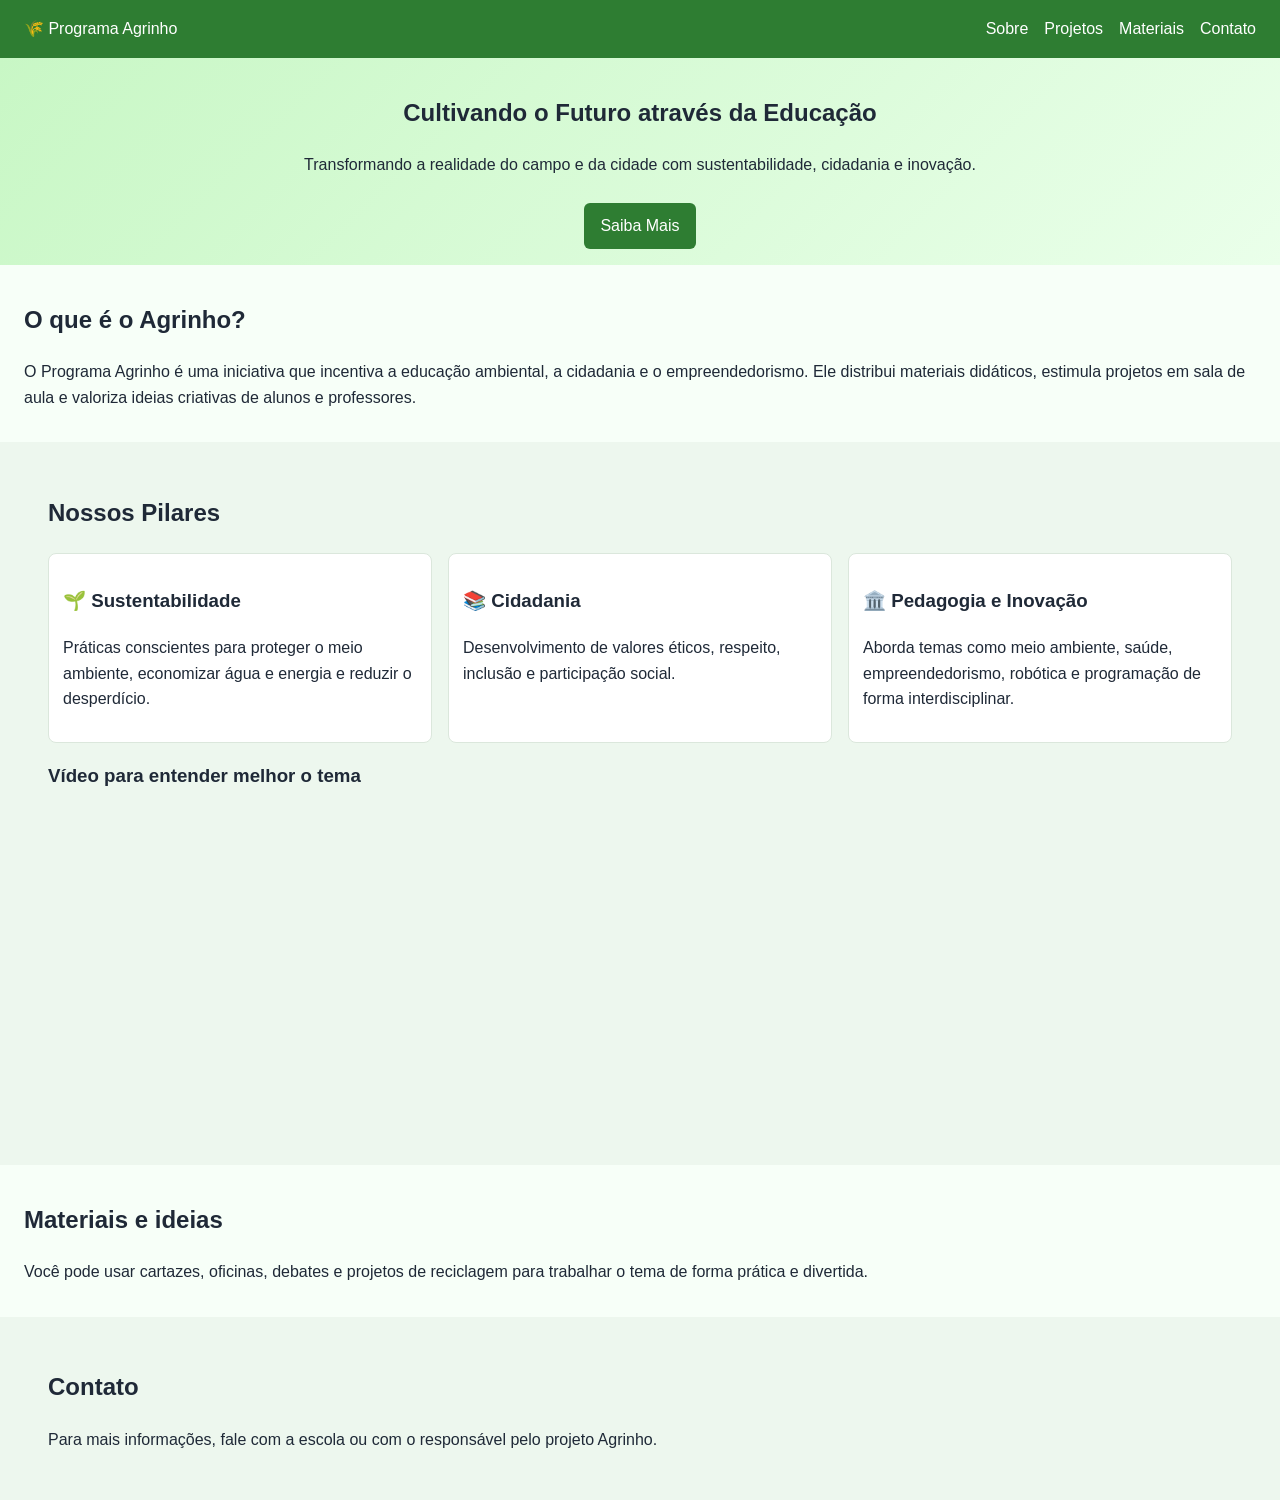
==== _!DOCTYPE html_.html @ cd43dd16 "Corrige estrutura HTML e adiciona CSS" ====
<!DOCTYPE html>
<html lang="pt-BR">
<head>
    <meta charset="UTF-8">
    <meta name="viewport" content="width=device-width, initial-scale=1.0">
    <title>Programa Agrinho - Educação e Sustentabilidade</title>
    <link rel="stylesheet" href="style.css">
</head>
<body>
    <header class="topbar">
        <div class="logo">🌾 Programa Agrinho</div>
        <nav>
            <ul>
                <li><a href="#sobre">Sobre</a></li>
                <li><a href="#projetos">Projetos</a></li>
                <li><a href="#materiais">Materiais</a></li>
                <li><a href="#contato">Contato</a></li>
            </ul>
        </nav>
    </header>

    <section class="hero">
        <h1>Cultivando o Futuro através da Educação</h1>
        <p>Transformando a realidade do campo e da cidade com sustentabilidade, cidadania e inovação.</p>
        <a href="#sobre" class="btn">Saiba Mais</a>
    </section>

    <section id="sobre" class="container">
        <h2>O que é o Agrinho?</h2>
        <p>O Programa Agrinho é uma iniciativa que incentiva a educação ambiental, a cidadania e o empreendedorismo. Ele distribui materiais didáticos, estimula projetos em sala de aula e valoriza ideias criativas de alunos e professores.</p>
    </section>

    <section id="projetos" class="bg-light">
        <div class="container">
            <h2>Nossos Pilares</h2>
            <div class="grid">
                <article class="card">
                    <h3>🌱 Sustentabilidade</h3>
                    <p>Práticas conscientes para proteger o meio ambiente, economizar água e energia e reduzir o desperdício.</p>
                </article>
                <article class="card">
                    <h3>📚 Cidadania</h3>
                    <p>Desenvolvimento de valores éticos, respeito, inclusão e participação social.</p>
                </article>
                <article class="card">
                    <h3>🏛️ Pedagogia e Inovação</h3>
                    <p>Aborda temas como meio ambiente, saúde, empreendedorismo, robótica e programação de forma interdisciplinar.</p>
                </article>
            </div>

            <h3>Vídeo para entender melhor o tema</h3>
            <iframe width="560" height="315" src="https://www.youtube.com/embed/JsNIxSsgQzE" title="Vídeo explicativo sobre o Programa Agrinho" frameborder="0" allow="accelerometer; autoplay; clipboard-write; encrypted-media; gyroscope; picture-in-picture" allowfullscreen></iframe>
        </div>
    </section>

    <section id="materiais" class="container">
        <h2>Materiais e ideias</h2>
        <p>Você pode usar cartazes, oficinas, debates e projetos de reciclagem para trabalhar o tema de forma prática e divertida.</p>
    </section>

    <section id="contato" class="bg-light">
        <div class="container">
            <h2>Contato</h2>
            <p>Para mais informações, fale com a escola ou com o responsável pelo projeto Agrinho.</p>
        </div>
    </section>
</body>
</html>
---- style.css ----
body {
  margin: 0;
  font-family: Arial, sans-serif;
  line-height: 1.6;
  color: #1f2937;
  background: #f7fff8;
}

.topbar,
.hero,
.container,
.bg-light {
  padding: 16px 24px;
}

.topbar {
  display: flex;
  justify-content: space-between;
  align-items: center;
  background: #2e7d32;
  color: #fff;
}

.topbar ul {
  display: flex;
  gap: 16px;
  list-style: none;
  margin: 0;
  padding: 0;
}

.topbar a {
  color: #fff;
  text-decoration: none;
}

.hero {
  background: linear-gradient(135deg, #c8f7c5, #eaffea);
  text-align: center;
}

.btn {
  display: inline-block;
  margin-top: 10px;
  padding: 10px 16px;
  background: #2e7d32;
  color: #fff;
  text-decoration: none;
  border-radius: 6px;
}

.grid {
  display: grid;
  grid-template-columns: repeat(auto-fit, minmax(220px, 1fr));
  gap: 16px;
}

.card {
  background: #fff;
  border: 1px solid #dbe7dc;
  border-radius: 8px;
  padding: 14px;
}

.bg-light {
  background: #edf7ee;
}
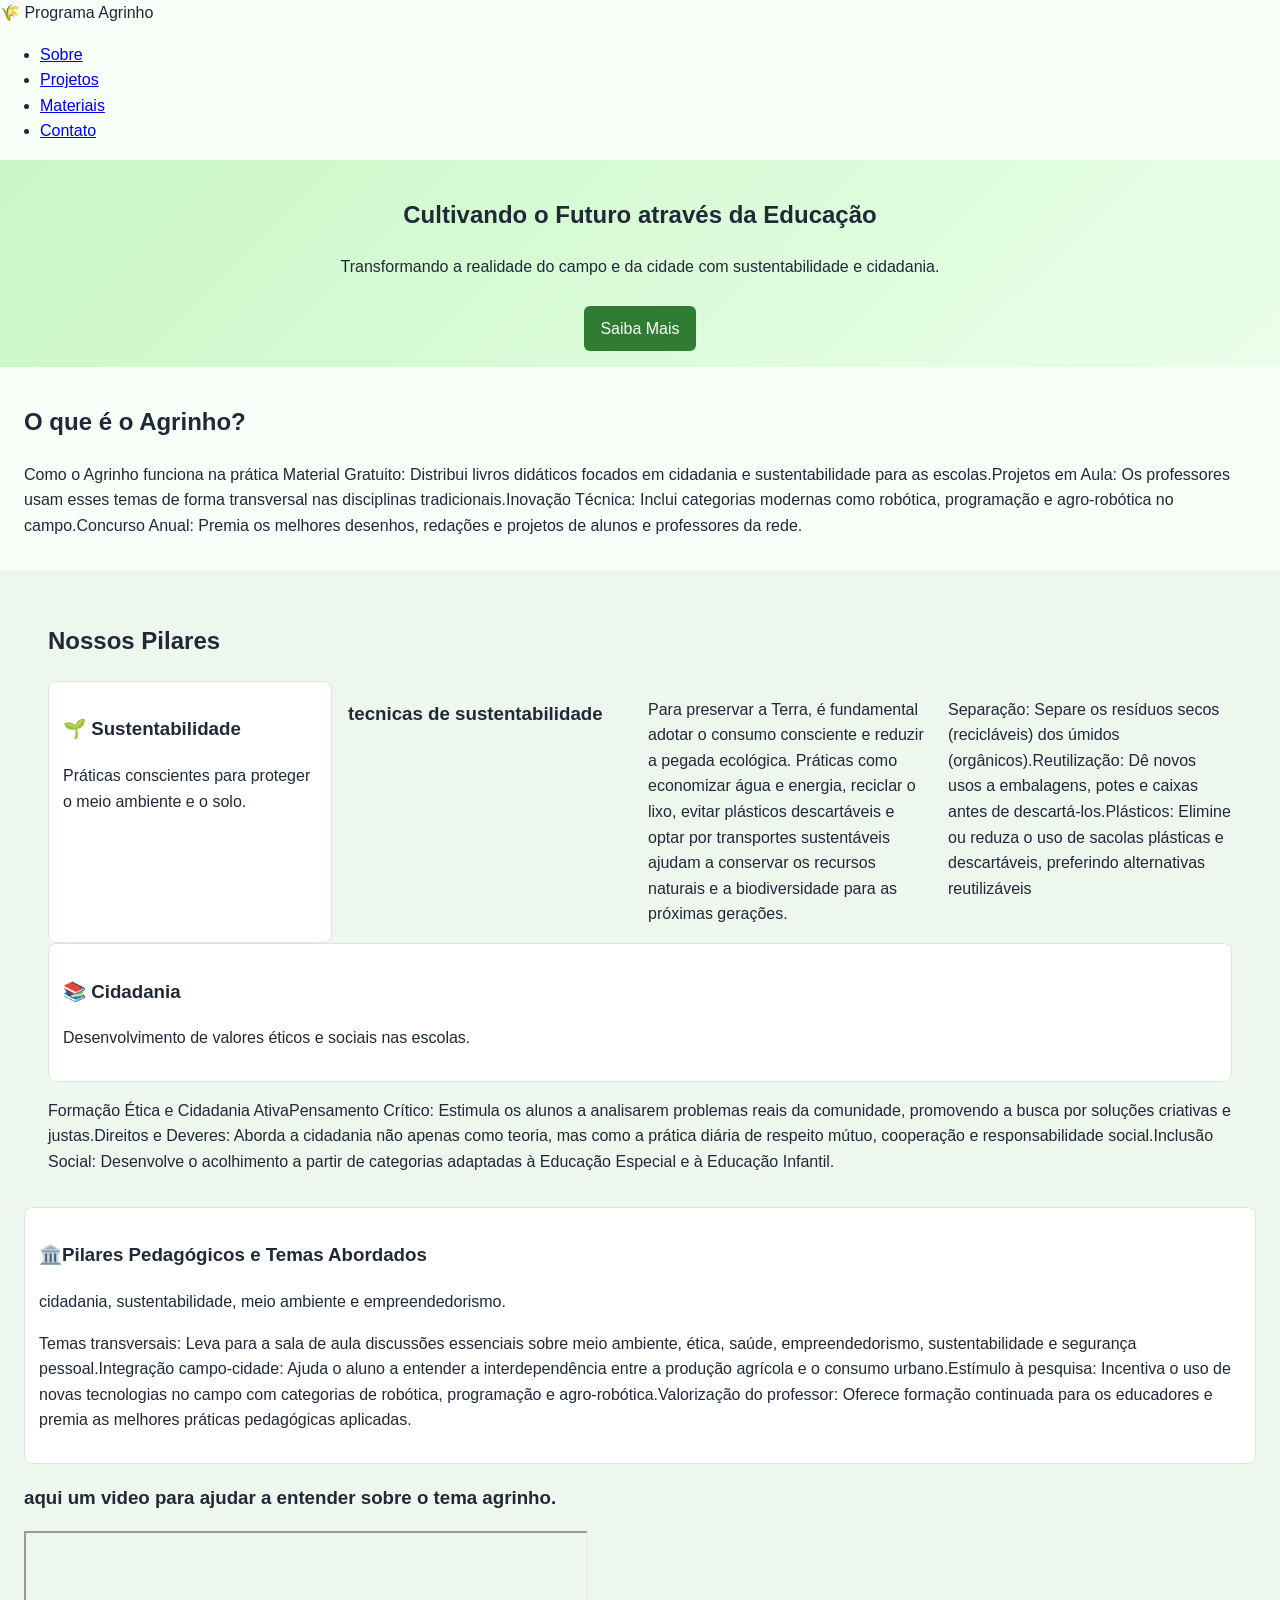
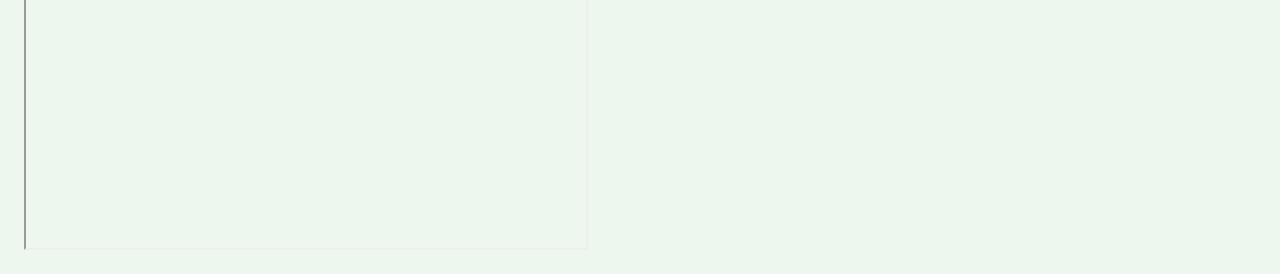
==== commit 5eca6d31: "Add files via upload" ====
--- a/_!DOCTYPE html_.html
+++ b/_!DOCTYPE html_.html
@@ -1,68 +1,68 @@
-<!DOCTYPE html>
-<html lang="pt-BR">
-<head>
-    <meta charset="UTF-8">
-    <meta name="viewport" content="width=device-width, initial-scale=1.0">
-    <title>Programa Agrinho - Educação e Sustentabilidade</title>
-    <link rel="stylesheet" href="style.css">
-</head>
-<body>
-    <header class="topbar">
-        <div class="logo">🌾 Programa Agrinho</div>
-        <nav>
-            <ul>
-                <li><a href="#sobre">Sobre</a></li>
-                <li><a href="#projetos">Projetos</a></li>
-                <li><a href="#materiais">Materiais</a></li>
-                <li><a href="#contato">Contato</a></li>
-            </ul>
-        </nav>
-    </header>
-
-    <section class="hero">
-        <h1>Cultivando o Futuro através da Educação</h1>
-        <p>Transformando a realidade do campo e da cidade com sustentabilidade, cidadania e inovação.</p>
-        <a href="#sobre" class="btn">Saiba Mais</a>
-    </section>
-
-    <section id="sobre" class="container">
-        <h2>O que é o Agrinho?</h2>
-        <p>O Programa Agrinho é uma iniciativa que incentiva a educação ambiental, a cidadania e o empreendedorismo. Ele distribui materiais didáticos, estimula projetos em sala de aula e valoriza ideias criativas de alunos e professores.</p>
-    </section>
-
-    <section id="projetos" class="bg-light">
-        <div class="container">
-            <h2>Nossos Pilares</h2>
-            <div class="grid">
-                <article class="card">
-                    <h3>🌱 Sustentabilidade</h3>
-                    <p>Práticas conscientes para proteger o meio ambiente, economizar água e energia e reduzir o desperdício.</p>
-                </article>
-                <article class="card">
-                    <h3>📚 Cidadania</h3>
-                    <p>Desenvolvimento de valores éticos, respeito, inclusão e participação social.</p>
-                </article>
-                <article class="card">
-                    <h3>🏛️ Pedagogia e Inovação</h3>
-                    <p>Aborda temas como meio ambiente, saúde, empreendedorismo, robótica e programação de forma interdisciplinar.</p>
-                </article>
-            </div>
-
-            <h3>Vídeo para entender melhor o tema</h3>
-            <iframe width="560" height="315" src="https://www.youtube.com/embed/JsNIxSsgQzE" title="Vídeo explicativo sobre o Programa Agrinho" frameborder="0" allow="accelerometer; autoplay; clipboard-write; encrypted-media; gyroscope; picture-in-picture" allowfullscreen></iframe>
-        </div>
-    </section>
-
-    <section id="materiais" class="container">
-        <h2>Materiais e ideias</h2>
-        <p>Você pode usar cartazes, oficinas, debates e projetos de reciclagem para trabalhar o tema de forma prática e divertida.</p>
-    </section>
-
-    <section id="contato" class="bg-light">
-        <div class="container">
-            <h2>Contato</h2>
-            <p>Para mais informações, fale com a escola ou com o responsável pelo projeto Agrinho.</p>
-        </div>
-    </section>
-</body>
-</html>
+<!DOCTYPE html>
+<html lang="pt-BR">
+<head>
+    <meta charset="UTF-8">
+    <meta name="viewport" content="width=device-width, initial-scale=1.0">
+    <title>Programa Agrinho - Educação e Sustentabilidade</title>
+    <link rel="stylesheet" href="style.css">
+</head>
+<body>
+
+    <!-- Cabeçalho e Menu -->
+    <header>
+        <div class="logo">🌾 Programa Agrinho</div>
+        <nav>
+            <ul>
+                <li><a href="#sobre">Sobre</a></li>
+                <li><a href="#projetos">Projetos</a></li>
+                <li><a href="#materiais">Materiais</a></li>
+                <li><a href="#contato">Contato</a></li>
+            </ul>
+        </nav>
+    </header>
+
+    <!-- Banner Principal -->
+    <section class="hero">
+        <h1>Cultivando o Futuro através da Educação</h1>
+        <p>Transformando a realidade do campo e da cidade com sustentabilidade e cidadania.</p>
+        <a href="#sobre" class="btn">Saiba Mais</a>
+    </section>
+
+    <!-- Seção Sobre -->
+    <section id="sobre" class="container">
+        <h2>O que é o Agrinho?</h2>
+        <p>Como o Agrinho funciona na prática Material Gratuito: Distribui livros didáticos focados em cidadania e sustentabilidade para as escolas.Projetos em Aula: Os professores usam esses temas de forma transversal nas disciplinas tradicionais.Inovação Técnica: Inclui categorias modernas como robótica, programação e agro-robótica no campo.Concurso Anual: Premia os melhores desenhos, redações e projetos de alunos e professores da rede.</p>
+    </section>
+
+    <!-- Seção de Projetos/Destaques -->
+    <section id="projetos" class="bg-light">
+        <div class="container">
+            <h2>Nossos Pilares</h2>
+            <div class="grid">
+                <div class="card">
+                    <h3>🌱 Sustentabilidade</h3>
+                    <p>Práticas conscientes para proteger o meio ambiente e o solo.</p>
+                </div>
+                    <h3>tecnicas de sustentabilidade</h3>
+                    <p>Para preservar a Terra, é fundamental adotar o consumo consciente e reduzir a pegada ecológica. Práticas como economizar água e energia, reciclar o lixo, evitar plásticos descartáveis e optar por transportes sustentáveis ajudam a conservar os recursos naturais e a biodiversidade para as próximas gerações.</p>
+                    <p>Separação: Separe os resíduos secos (recicláveis) dos úmidos (orgânicos).Reutilização: Dê novos usos a embalagens, potes e caixas antes de descartá-los.Plásticos: Elimine ou reduza o uso de sacolas plásticas e descartáveis, preferindo alternativas reutilizáveis</p>
+                </div>
+                <div class="card">
+                    <h3>📚 Cidadania</h3>
+                    <p>Desenvolvimento de valores éticos e sociais nas escolas.</p>
+                </div>
+                <p>Formação Ética e Cidadania AtivaPensamento Crítico: Estimula os alunos a analisarem problemas reais da comunidade, promovendo a busca por soluções criativas e justas.Direitos e Deveres: Aborda a cidadania não apenas como teoria, mas como a prática diária de respeito mútuo, cooperação e responsabilidade social.Inclusão Social: Desenvolve o acolhimento a partir de categorias adaptadas à Educação Especial e à Educação Infantil.</p>    
+
+                </div>
+                <div class="card">
+                    <h3>🏛️Pilares Pedagógicos e Temas Abordados</h3>
+                    <p>cidadania, sustentabilidade, meio ambiente e empreendedorismo.</p>
+                    <p>Temas transversais: Leva para a sala de aula discussões essenciais sobre meio ambiente, ética, saúde, empreendedorismo, sustentabilidade e segurança pessoal.Integração campo-cidade: Ajuda o aluno a entender a interdependência entre a produção agrícola e o consumo urbano.Estímulo à pesquisa: Incentiva o uso de novas tecnologias no campo com categorias de robótica, programação e agro-robótica.Valorização do professor: Oferece formação continuada para os educadores e premia as melhores práticas pedagógicas aplicadas.</p>
+                </div>
+                 </div>
+                 <h3>aqui um video para ajudar a entender sobre o tema agrinho.</h3>
+        </div>
+        <iframe width="560" height="315" src="https://www.youtube.com/embed/v=JsNIxSsgQzE" title="youtube video player" fremeborder="0" allow="accelerometer; autoplay; clipboard-write; gyroscope; picture-in-picture" allowfullscreen></iframe>
+    </section>
+
+ 
